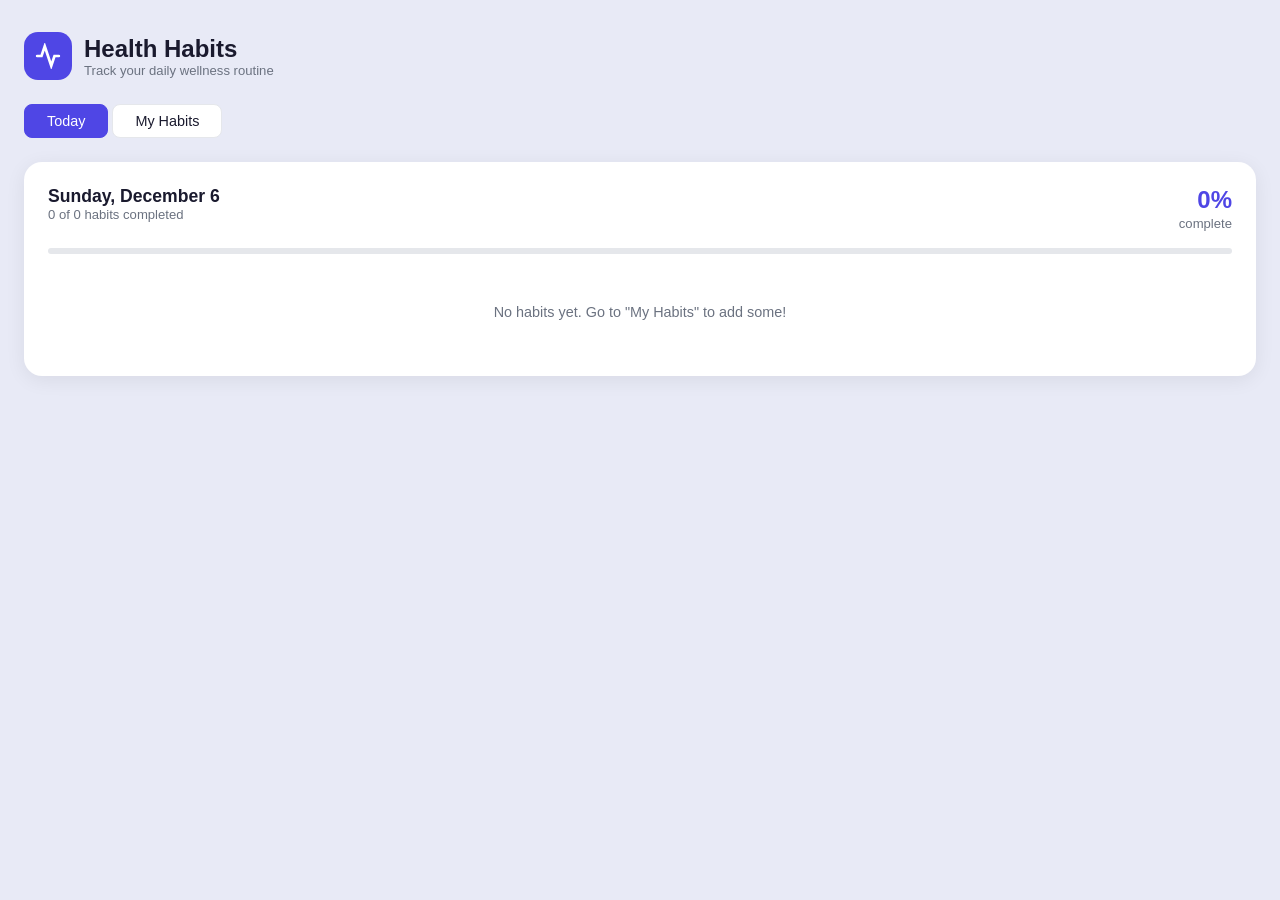
==== index.html @ b5387f88 "the code for the demo" ====
<!DOCTYPE html>
<html lang="en">

<!--
  ============================================================
  HEAD SECTION
  This section sets up the page but is NOT visible to the user.
  Think of it as the "settings" for the page.
  ============================================================
-->
<head>
  <!-- Tells the browser what kind of characters to use (supports all languages) -->
  <meta charset="UTF-8" />

  <!-- Makes the page look good on phones and tablets, not just desktop -->
  <meta name="viewport" content="width=device-width, initial-scale=1.0" />

  <!-- The text that shows up on the browser tab -->
  <title>Health Habits</title>

  <!-- Links our separate CSS file so the page gets styled nicely -->
  <link rel="stylesheet" href="style.css" />
</head>

<!--
  ============================================================
  BODY SECTION
  Everything inside <body> is what the user actually SEES.
  We split the page into three main parts:
    1. Header   – app title at the top
    2. Tabs     – "Today" and "My Habits" buttons
    3. Views    – the content that changes when you click a tab
  ============================================================
-->
<body>

  <!-- ── PART 1: HEADER ───────────────────────────────────────
       A logo icon on the left and the app title on the right.
       The logo is drawn using SVG (a way to make shapes in HTML).
  ─────────────────────────────────────────────────────────── -->
  <div class="header">

    <!-- Logo: a small coloured box with a heartbeat-style SVG line inside -->
    <div class="logo">
      <!-- SVG draws a zigzag line that looks like a heartbeat monitor -->
      <svg viewBox="0 0 24 24">
        <polyline points="22 12 18 12 15 21 9 3 6 12 2 12" />
      </svg>
    </div>

    <!-- App title and short description -->
    <div>
      <h1>Health Habits</h1>
      <p class="subtitle">Track your daily wellness routine</p>
    </div>

  </div><!-- end .header -->


  <!-- ── PART 2: TABS ─────────────────────────────────────────
       Two buttons that switch between the "Today" view and the
       "My Habits" view. onclick="switchTab(...)" calls a
       JavaScript function in app.js when the button is clicked.
  ─────────────────────────────────────────────────────────── -->
  <div class="tabs">

    <!-- "Today" tab starts with the "active" class so it looks selected on load -->
    <button class="tab active" id="tab-today" onclick="switchTab('today')">Today</button>

    <!-- "My Habits" tab — not active by default -->
    <button class="tab" id="tab-habits" onclick="switchTab('habits')">My Habits</button>

  </div><!-- end .tabs -->


  <!-- ── PART 3A: TODAY VIEW ──────────────────────────────────
       This card is visible when the "Today" tab is active.
       It shows today's date, a progress bar, and the habit list.
       JavaScript fills in the text and habit items automatically.
  ─────────────────────────────────────────────────────────── -->
  <div class="card" id="view-today">

    <!-- Top row: date on the left, completion % on the right -->
    <div class="today-header">

      <div>
        <!-- JavaScript will write today's date into this heading -->
        <h2 id="today-date-label"></h2>
        <!-- JavaScript will write "X of Y habits completed" here -->
        <p id="today-count" class="subtitle"></p>
      </div>

      <div class="pct-block">
        <!-- JavaScript will update this number (e.g. "60%") -->
        <span class="pct-num" id="today-pct">0%</span>
        <span class="subtitle">complete</span>
      </div>

    </div><!-- end .today-header -->

    <!-- Progress bar: the inner div's width is set by JavaScript -->
    <div class="progress-bar">
      <div class="progress-fill" id="progress-fill"></div>
    </div>

    <!-- Empty container — JavaScript inserts each habit item here -->
    <div id="today-list"></div>

  </div><!-- end #view-today -->


  <!-- ── PART 3B: MY HABITS VIEW ──────────────────────────────
       This card is hidden at first (class="card hidden").
       It appears when the user clicks the "My Habits" tab.
       It contains a form to add new habits and a list of
       existing habits below.
  ─────────────────────────────────────────────────────────── -->
  <div class="card hidden" id="view-habits">

    <!-- Form to add a new habit -->
    <div class="add-form">

      <!-- Text input: user types the habit name here -->
      <label class="form-label">Habit Name</label>
      <input
        class="form-input"
        id="habit-input"
        type="text"
        placeholder="e.g., Drink 8 glasses of water"
      />

      <!-- Colour picker: JavaScript fills this row with coloured circles -->
      <label class="form-label">Color</label>
      <div class="colors-row" id="colors-row"></div>

      <!-- Action buttons -->
      <div class="form-actions">
        <!-- Calls addHabit() in app.js to save the new habit -->
        <button class="btn-primary" onclick="addHabit()">Add Habit</button>
        <!-- Calls cancelAdd() in app.js to clear the form -->
        <button class="btn-secondary" onclick="cancelAdd()">Cancel</button>
      </div>

    </div><!-- end .add-form -->

    <!-- Heading above the existing habits list -->
    <h3>Your Habits</h3>

    <!-- Empty container — JavaScript inserts each habit row here -->
    <div id="habits-list"></div>

  </div><!-- end #view-habits -->


  <!-- ── SCRIPT TAG ────────────────────────────────────────────
       This loads our JavaScript file AFTER all the HTML above
       has been read. Putting it at the bottom means the page
       elements exist before the script tries to use them.
  ─────────────────────────────────────────────────────────── -->
  <script src="app.js"></script>

</body>
</html>
---- style.css ----
/*
  ============================================================
  CSS UNITS — what do px, rem, and vh mean?

  px (pixels)
    A fixed size. 1px is one dot on the screen.
    Use it when you want something to always be the exact
    same size, no matter what. Good for borders and shadows.

  rem (root em)
    A size relative to the BASE font size of the page.
    The base font size is usually 16px by default.
    So 1rem = 16px, 0.5rem = 8px, 1.5rem = 24px.
    Use it for font sizes and spacing so everything scales
    nicely if the user changes their browser font size.
  ============================================================
*/


/*
  ============================================================
  COLOR SYSTEM
  Instead of writing colour codes like #4f46e5 everywhere,
  we define them once here as "CSS variables" (also called
  custom properties). To use one, write var(--variable-name).

  This means if we ever want to change a colour, we only
  change it in ONE place here and it updates everywhere.
  ============================================================
*/
:root {
    /* ── Brand ── */
    --purple: #4f46e5;
    /* Main brand colour — buttons, accents, progress */
    --purple-dark: #4338ca;
    /* Darker purple — used for button hover states */
    --purple-light: #c7d2fe;
    /* Light purple — used for the form input border */

    /* ── Neutrals ── */
    --off-black: #1a1a2e;
    /* Near black — main text and selected colour border */
    --grey: #6b7280;
    /* Mid grey — secondary/subtle text */
    --border: #e5e7eb;
    /* Standard border colour used throughout */
    --off-white: #f9fafb;
    /* Very light grey — hover backgrounds */
    --bg: #e8eaf6;
    /* Page background colour */

    /* ── Feedback ── */
    --green: #22c55e;
    /* Success green — completed habit circle */
    --green-light: #f0fdf4;
    /* Very light green — completed habit background */
    --green-border: #bbf7d0;
    /* Light green — completed habit border */
    --red: #ef4444;
    /* Danger red — delete button hover */
}


/* ── RESET & BASE STYLES ────────────────────────────────────
   Browsers add their own default spacing, which can cause
   unexpected gaps. This block removes those defaults so we
   start with a blank canvas.
─────────────────────────────────────────────────────────── */
* {
    /* Include padding and border inside an element's size */
    box-sizing: border-box;
    /* Remove all default outer spacing */
    margin: 0;
    /* Remove all default inner spacing */
    padding: 0;
}

/* Style the whole page background and default text font */
body {
    /* The font stack: uses the system's default clean font */
    font-family: -apple-system, BlinkMacSystemFont, 'Segoe UI', sans-serif;
    /* Solid light background */
    background: var(--bg);
    /* Makes the background fill at least the full screen height */
    min-height: 100vh;
    /* vh = viewport height, so 100vh = full screen height */
    /* Space around all content (top/bottom: 32px, sides: 24px) */
    padding: 32px 24px;
    /* Near-black text colour */
    color: var(--off-black);
}


/* ── UTILITY CLASSES ────────────────────────────────────────
   Small, reusable classes that can be added to any element.
─────────────────────────────────────────────────────────── */

/* Completely hides an element (used to show/hide the two views) */
.hidden {
    display: none;
}

/* Smaller, grey text used for secondary information */
.subtitle {
    font-size: 0.82rem;
    color: var(--grey);
}


/* ── HEADER ─────────────────────────────────────────────────
   The top bar with the logo and app title.
─────────────────────────────────────────────────────────── */
.header {
    /* Flexbox lines children up in a row */
    display: flex;
    align-items: center;
    /* Vertically centres logo and text */
    gap: 12px;
    /* Space between logo and title */
    margin-bottom: 24px;
    /* Space below the header */
}

.header h1 {
    font-size: 1.5rem;
    font-weight: 700;
    /* Bold */
}

/* The coloured square that holds the SVG icon */
.logo {
    width: 48px;
    height: 48px;
    border-radius: 14px;
    /* Rounded corners */
    background: var(--purple);
    display: flex;
    align-items: center;
    justify-content: center;
    /* Centre the icon inside the box */
}

/* Style the SVG heartbeat line inside the logo */
.logo svg {
    width: 26px;
    height: 26px;
    stroke: white;
    /* Line colour */
    fill: none;
    /* Don't fill the shape with colour */
    stroke-width: 2.5;
    stroke-linecap: round;
}


/* ── TABS ───────────────────────────────────────────────────
   The "Today" and "My Habits" buttons at the top.
─────────────────────────────────────────────────────────── */
.tabs {
    display: flex;
    /* Put the two buttons side by side */
    gap: 4px;
    margin-bottom: 24px;
}

/* Shared style for both tab buttons */
.tab {
    padding: 8px 22px;
    border-radius: 8px;
    border: 1.5px solid var(--border);
    font-size: 0.9rem;
    font-weight: 500;
    cursor: pointer;
    /* Show a hand cursor on hover */
    background: white;
    color: var(--off-black);
    /*
    TRANSITION: adds a smooth fade between active/inactive styles
    the smooth fade looks much more polished and is friendlier to the eye.
  */
    transition: all 0.2s;
}

/* The ACTIVE tab (currently selected) looks different */
.tab.active {
    background: var(--purple);
    color: white;
    border-color: var(--purple);
}


/* ── CARD ───────────────────────────────────────────────────
   The white rounded box that wraps each view.
─────────────────────────────────────────────────────────── */
.card {
    background: white;
    border-radius: 18px;
    padding: 24px;
    /* Soft shadow so the card appears to float above the background */
    box-shadow: 0 4px 20px rgba(0, 0, 0, 0.07);
}


/* ── TODAY VIEW ─────────────────────────────────────────────
   Styles for the top part of the Today card.
─────────────────────────────────────────────────────────── */

/* Row with the date on the left and percentage on the right */
.today-header {
    display: flex;
    justify-content: space-between;
    /* Push children to opposite ends */
    align-items: flex-start;
    margin-bottom: 16px;
}

.today-header h2 {
    font-size: 1.1rem;
    font-weight: 700;
}

/* The block containing the big percentage number */
.pct-block {
    text-align: right;
}

/* The big "60%" style number */
.pct-num {
    font-size: 1.5rem;
    font-weight: 700;
    color: var(--purple);
    display: block;
    /* Forces "complete" text onto the next line */
}

/* The grey track behind the progress bar */
.progress-bar {
    width: 100%;
    height: 6px;
    background: var(--border);
    border-radius: 99px;
    /* Pill shape */
    margin-bottom: 18px;
}

/* The coloured fill inside the progress bar.
   JavaScript changes its width (e.g. width: 60%) */
.progress-fill {
    height: 100%;
    width: 0%;
    /* Starts at 0, updated by JavaScript */
    background: var(--purple);
    border-radius: 99px;
    /*
    TRANSITION: smoothly animates the width changing over 0.4s.
    When JavaScript updates the width (e.g. from 40% to 60%),
    instead of jumping instantly, the bar slides across smoothly.
    This makes it feel like a real progress bar, not just a
    rectangle resizing.
  */
    transition: width 0.4s ease;
}


/* ── HABIT ITEMS (Today list) ───────────────────────────────
   Each habit appears as a clickable row in the Today view.
─────────────────────────────────────────────────────────── */
.habit-item {
    display: flex;
    align-items: center;
    gap: 12px;
    padding: 14px 16px;
    border: 1.5px solid var(--border);
    border-radius: 12px;
    margin-bottom: 10px;
    cursor: pointer;
    /*
    TRANSITION: smoothly animates the background colour change
    over 0.15s. This applies when hovering AND when a habit is
    marked done (switching to the green tint). Without it,
    the colour would snap on and off instantly, which feels
    abrupt for something the user is actively clicking.
  */
    transition: background 0.15s;
}

/* Slight grey tint when you hover over a habit */
.habit-item:hover {
    background: var(--off-white);
}

/* When a habit is marked as done, the background turns green-tinted */
.habit-item.done {
    background: var(--green-light);
    border-color: var(--green-border);
}

/* Strike through and grey out the habit name when done */
.habit-item.done .habit-name {
    text-decoration: line-through;
    color: var(--grey);
}

/* The circle checkbox on the left of each habit */
.check-circle {
    width: 22px;
    height: 22px;
    border-radius: 50%;
    /* Makes it a circle */
    border: 2px solid var(--border);
    flex-shrink: 0;
    /* Prevents it from squishing */
    display: flex;
    align-items: center;
    justify-content: center;
    /*
    TRANSITION: smoothly animates ALL changes to this circle
    over 0.2s. When a habit is ticked, the circle changes
    colour, border, and background all at once. The transition
    makes it feel like the circle is "filling in" rather than
    instantly switching.
  */
    transition: all 0.2s;
}

/* When done, the circle turns solid green */
.habit-item.done .check-circle {
    background: var(--green);
    border-color: var(--green);
}

/* The tick (checkmark) SVG inside the circle */
.check-circle svg {
    width: 12px;
    height: 12px;
    stroke: white;
    fill: none;
    stroke-width: 3;
    stroke-linecap: round;
    stroke-linejoin: round;
    display: none;
    /* Hidden by default — only shown when done */
}

/* Show the tick when the habit is marked done */
.habit-item.done .check-circle svg {
    display: block;
}

/* The small coloured dot next to each habit name */
.dot {
    width: 10px;
    height: 10px;
    border-radius: 50%;
    flex-shrink: 0;
    /* The actual colour is set by JavaScript via an inline style */
}

/* The habit name text */
.habit-name {
    font-size: 0.95rem;
    font-weight: 500;
    flex: 1;
    /* Takes up all remaining space in the row */
}

/* Message shown when there are no habits yet */
.empty-state {
    text-align: center;
    padding: 32px 0;
    color: var(--grey);
    font-size: 0.9rem;
}


/* ── MY HABITS VIEW ─────────────────────────────────────────
   Styles for the "Add a habit" form and the habits list.
─────────────────────────────────────────────────────────── */

/* The box that wraps the "add habit" form */
.add-form {
    border: 1.5px solid var(--border);
    border-radius: 14px;
    padding: 20px;
    margin-bottom: 24px;
}

/* Small label above each form field */
.form-label {
    font-size: 0.82rem;
    font-weight: 600;
    color: var(--off-black);
    margin-bottom: 6px;
    margin-top: 14px;
    display: block;
    /* Puts the label on its own line */
}

.form-label:first-child {
    margin-top: 0;
    /* No extra top space for the very first label */
}

/* The text box where the user types the habit name */
.form-input {
    width: 100%;
    padding: 11px 14px;
    border: 1.5px solid var(--purple-light);
    border-radius: 10px;
    font-size: 0.9rem;
    color: var(--off-black);
    outline: none;
    /* Removes default browser focus ring */
    /*
    TRANSITION: smoothly animates the border colour changing
    over 0.2s. When the user clicks into the input box, the
    border shifts from light purple to the full brand purple.
    This gives a clear visual signal that the field is active
    without it feeling like an abrupt flash.
  */
    transition: border-color 0.2s;
}

/* Highlight the border purple when the user clicks into the input */
.form-input:focus {
    border-color: var(--purple);
}

/* Style the placeholder text (the grey hint text) */
.form-input::placeholder {
    color: var(--grey);
}

/* The row of coloured circles for picking a habit colour */
.colors-row {
    display: flex;
    gap: 10px;
    flex-wrap: wrap;
    /* Wraps onto a new line if there's not enough space */
}

/* Each coloured circle in the colour picker */
.color-btn {
    width: 34px;
    height: 34px;
    border-radius: 50%;
    border: 3px solid transparent;
    /* Invisible border by default */
    cursor: pointer;
    /*
    TRANSITION: smoothly animates the size (transform) and
    border colour over 0.15s. When the user hovers, the circle
    grows slightly. When selected, a dark border appears.
    Without this, the circle would jump size instantly on hover,
    which would feel twitchy. The smooth scale feels more natural.
  */
    transition: transform 0.15s, border-color 0.15s;
}

.color-btn:hover {
    transform: scale(1.1);
    /* Slightly grows on hover */
}

/* Dark border appears around the currently selected colour */
.color-btn.selected {
    border-color: var(--off-black);
}

/* The row containing the Add and Cancel buttons */
.form-actions {
    display: flex;
    gap: 10px;
    margin-top: 16px;
}

/* The main purple "Add Habit" button */
.btn-primary {
    flex: 1;
    /* Takes up all available width */
    padding: 12px;
    background: var(--purple);
    color: white;
    border: none;
    border-radius: 10px;
    font-size: 0.95rem;
    font-weight: 600;
    cursor: pointer;
    /*
    TRANSITION: smoothly animates the background colour over
    0.2s. When hovered, the button darkens slightly to signal
    it's clickable. Without the transition it would be an
    instant colour swap, which looks cheap. The fade makes
    it feel like a polished, real button.
  */
    transition: background 0.2s;
}

.btn-primary:hover {
    background: var(--purple-dark);
}

/* The secondary white "Cancel" button */
.btn-secondary {
    padding: 12px 20px;
    background: white;
    color: var(--off-black);
    border: 1.5px solid var(--border);
    border-radius: 10px;
    font-size: 0.95rem;
    font-weight: 500;
    cursor: pointer;
}

.btn-secondary:hover {
    background: var(--off-white);
}


/* ── HABIT ROWS (My Habits list) ────────────────────────────
   Each saved habit appears as a row with its name, stats,
   and a delete button.
─────────────────────────────────────────────────────────── */
.habit-row {
    display: flex;
    align-items: center;
    gap: 12px;
    padding: 12px 0;
    /* A light line between rows */
    border-bottom: 1px solid var(--off-white);
}

/* Remove the bottom line from the very last row */
.habit-row:last-child {
    border-bottom: none;
}

/* The habit name inside each row */
.habit-row-name {
    font-size: 0.95rem;
    font-weight: 600;
}

/* The streak and weekly % stats below the name */
.habit-row-stats {
    font-size: 0.78rem;
    color: var(--grey);
    margin-top: 2px;
}

/* The red trash/delete icon button */
.btn-delete {
    background: none;
    border: none;
    cursor: pointer;
    color: var(--grey);
    padding: 4px;
    /*
    TRANSITION: smoothly animates the icon colour over 0.2s.
    On hover the icon turns red to warn the user they're about
    to delete something. The gradual colour shift gives them a
    moment to notice the change before clicking, rather than
    the icon just being red all the time.
  */
    transition: color 0.2s;
    margin-left: auto;
    /* Pushes the button all the way to the right */
}

.btn-delete:hover {
    color: var(--red);
}

.btn-delete svg {
    width: 18px;
    height: 18px;
    display: block;
}
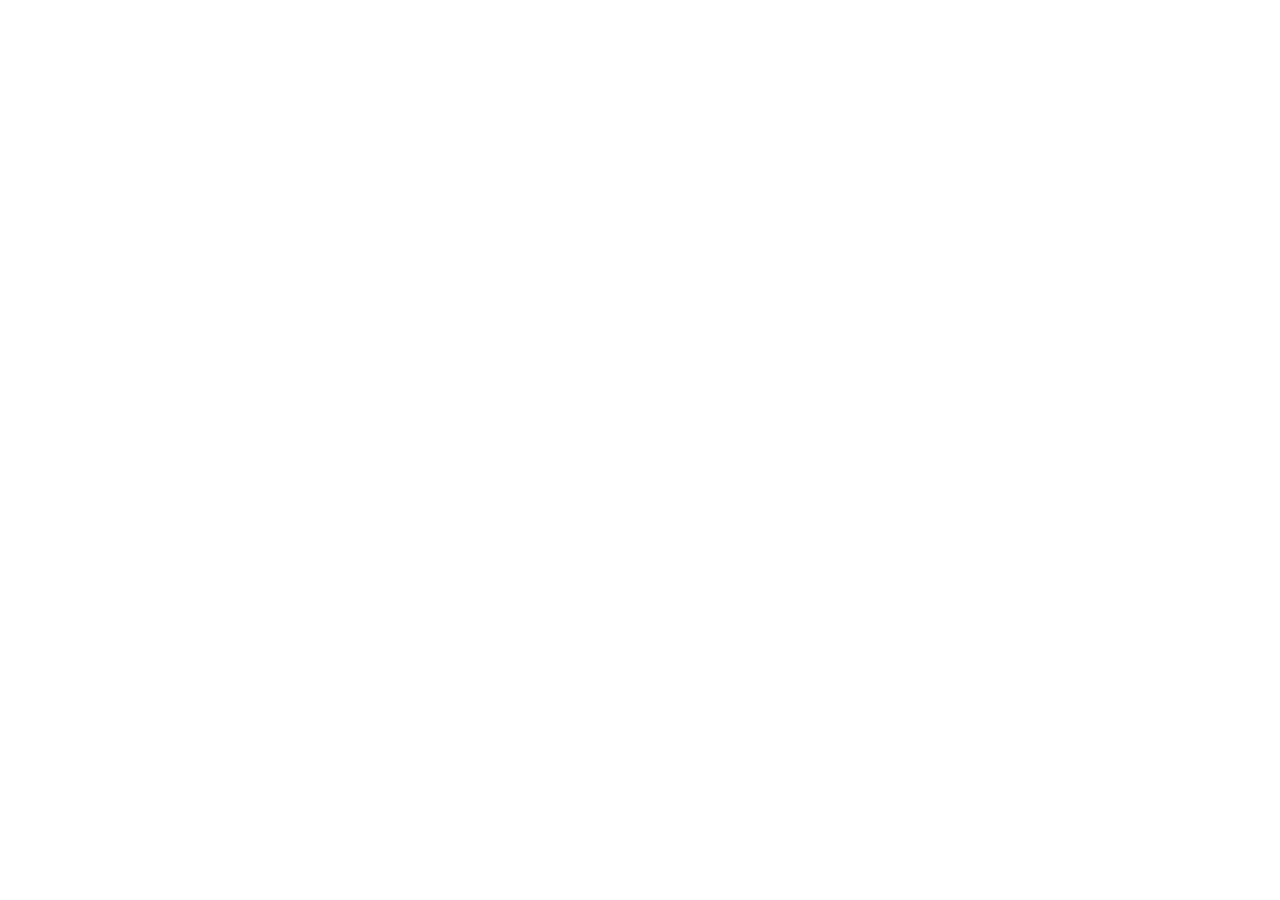
==== commit 98c02e88: "separated into checkpoints" ====
--- a/index.html
+++ b/index.html
@@ -1,163 +1,14 @@
 <!DOCTYPE html>
 <html lang="en">
-
-<!--
-  ============================================================
-  HEAD SECTION
-  This section sets up the page but is NOT visible to the user.
-  Think of it as the "settings" for the page.
-  ============================================================
--->
-<head>
-  <!-- Tells the browser what kind of characters to use (supports all languages) -->
-  <meta charset="UTF-8" />
-
-  <!-- Makes the page look good on phones and tablets, not just desktop -->
-  <meta name="viewport" content="width=device-width, initial-scale=1.0" />
-
-  <!-- The text that shows up on the browser tab -->
-  <title>Health Habits</title>
-
-  <!-- Links our separate CSS file so the page gets styled nicely -->
-  <link rel="stylesheet" href="style.css" />
-</head>
-
-<!--
-  ============================================================
-  BODY SECTION
-  Everything inside <body> is what the user actually SEES.
-  We split the page into three main parts:
-    1. Header   – app title at the top
-    2. Tabs     – "Today" and "My Habits" buttons
-    3. Views    – the content that changes when you click a tab
-  ============================================================
--->
-<body>
-
-  <!-- ── PART 1: HEADER ───────────────────────────────────────
-       A logo icon on the left and the app title on the right.
-       The logo is drawn using SVG (a way to make shapes in HTML).
-  ─────────────────────────────────────────────────────────── -->
-  <div class="header">
-
-    <!-- Logo: a small coloured box with a heartbeat-style SVG line inside -->
-    <div class="logo">
-      <!-- SVG draws a zigzag line that looks like a heartbeat monitor -->
-      <svg viewBox="0 0 24 24">
-        <polyline points="22 12 18 12 15 21 9 3 6 12 2 12" />
-      </svg>
-    </div>
-
-    <!-- App title and short description -->
-    <div>
-      <h1>Health Habits</h1>
-      <p class="subtitle">Track your daily wellness routine</p>
-    </div>
-
-  </div><!-- end .header -->
-
-
-  <!-- ── PART 2: TABS ─────────────────────────────────────────
-       Two buttons that switch between the "Today" view and the
-       "My Habits" view. onclick="switchTab(...)" calls a
-       JavaScript function in app.js when the button is clicked.
-  ─────────────────────────────────────────────────────────── -->
-  <div class="tabs">
-
-    <!-- "Today" tab starts with the "active" class so it looks selected on load -->
-    <button class="tab active" id="tab-today" onclick="switchTab('today')">Today</button>
-
-    <!-- "My Habits" tab — not active by default -->
-    <button class="tab" id="tab-habits" onclick="switchTab('habits')">My Habits</button>
-
-  </div><!-- end .tabs -->
-
-
-  <!-- ── PART 3A: TODAY VIEW ──────────────────────────────────
-       This card is visible when the "Today" tab is active.
-       It shows today's date, a progress bar, and the habit list.
-       JavaScript fills in the text and habit items automatically.
-  ─────────────────────────────────────────────────────────── -->
-  <div class="card" id="view-today">
-
-    <!-- Top row: date on the left, completion % on the right -->
-    <div class="today-header">
-
-      <div>
-        <!-- JavaScript will write today's date into this heading -->
-        <h2 id="today-date-label"></h2>
-        <!-- JavaScript will write "X of Y habits completed" here -->
-        <p id="today-count" class="subtitle"></p>
-      </div>
-
-      <div class="pct-block">
-        <!-- JavaScript will update this number (e.g. "60%") -->
-        <span class="pct-num" id="today-pct">0%</span>
-        <span class="subtitle">complete</span>
-      </div>
-
-    </div><!-- end .today-header -->
-
-    <!-- Progress bar: the inner div's width is set by JavaScript -->
-    <div class="progress-bar">
-      <div class="progress-fill" id="progress-fill"></div>
-    </div>
-
-    <!-- Empty container — JavaScript inserts each habit item here -->
-    <div id="today-list"></div>
-
-  </div><!-- end #view-today -->
-
-
-  <!-- ── PART 3B: MY HABITS VIEW ──────────────────────────────
-       This card is hidden at first (class="card hidden").
-       It appears when the user clicks the "My Habits" tab.
-       It contains a form to add new habits and a list of
-       existing habits below.
-  ─────────────────────────────────────────────────────────── -->
-  <div class="card hidden" id="view-habits">
-
-    <!-- Form to add a new habit -->
-    <div class="add-form">
-
-      <!-- Text input: user types the habit name here -->
-      <label class="form-label">Habit Name</label>
-      <input
-        class="form-input"
-        id="habit-input"
-        type="text"
-        placeholder="e.g., Drink 8 glasses of water"
-      />
-
-      <!-- Colour picker: JavaScript fills this row with coloured circles -->
-      <label class="form-label">Color</label>
-      <div class="colors-row" id="colors-row"></div>
-
-      <!-- Action buttons -->
-      <div class="form-actions">
-        <!-- Calls addHabit() in app.js to save the new habit -->
-        <button class="btn-primary" onclick="addHabit()">Add Habit</button>
-        <!-- Calls cancelAdd() in app.js to clear the form -->
-        <button class="btn-secondary" onclick="cancelAdd()">Cancel</button>
-      </div>
-
-    </div><!-- end .add-form -->
-
-    <!-- Heading above the existing habits list -->
-    <h3>Your Habits</h3>
-
-    <!-- Empty container — JavaScript inserts each habit row here -->
-    <div id="habits-list"></div>
-
-  </div><!-- end #view-habits -->
-
-
-  <!-- ── SCRIPT TAG ────────────────────────────────────────────
-       This loads our JavaScript file AFTER all the HTML above
-       has been read. Putting it at the bottom means the page
-       elements exist before the script tries to use them.
-  ─────────────────────────────────────────────────────────── -->
-  <script src="app.js"></script>
-
-</body>
+  <head>
+    <meta charset="UTF-8" />
+    <meta name="viewport" content="width=device-width, initial-scale=1.0" />
+    <title>Health Habits</title>
+    <!-- Uncomment below to link the CSS and JavaScript files! -->
+    <!-- <link rel="stylesheet" href="style.css"> -->
+    <!-- <script src="app.js"></script> -->
+  </head>
+  <body>
+    <!-- PUT YOUR HTML HERE -->
+  </body>
 </html>
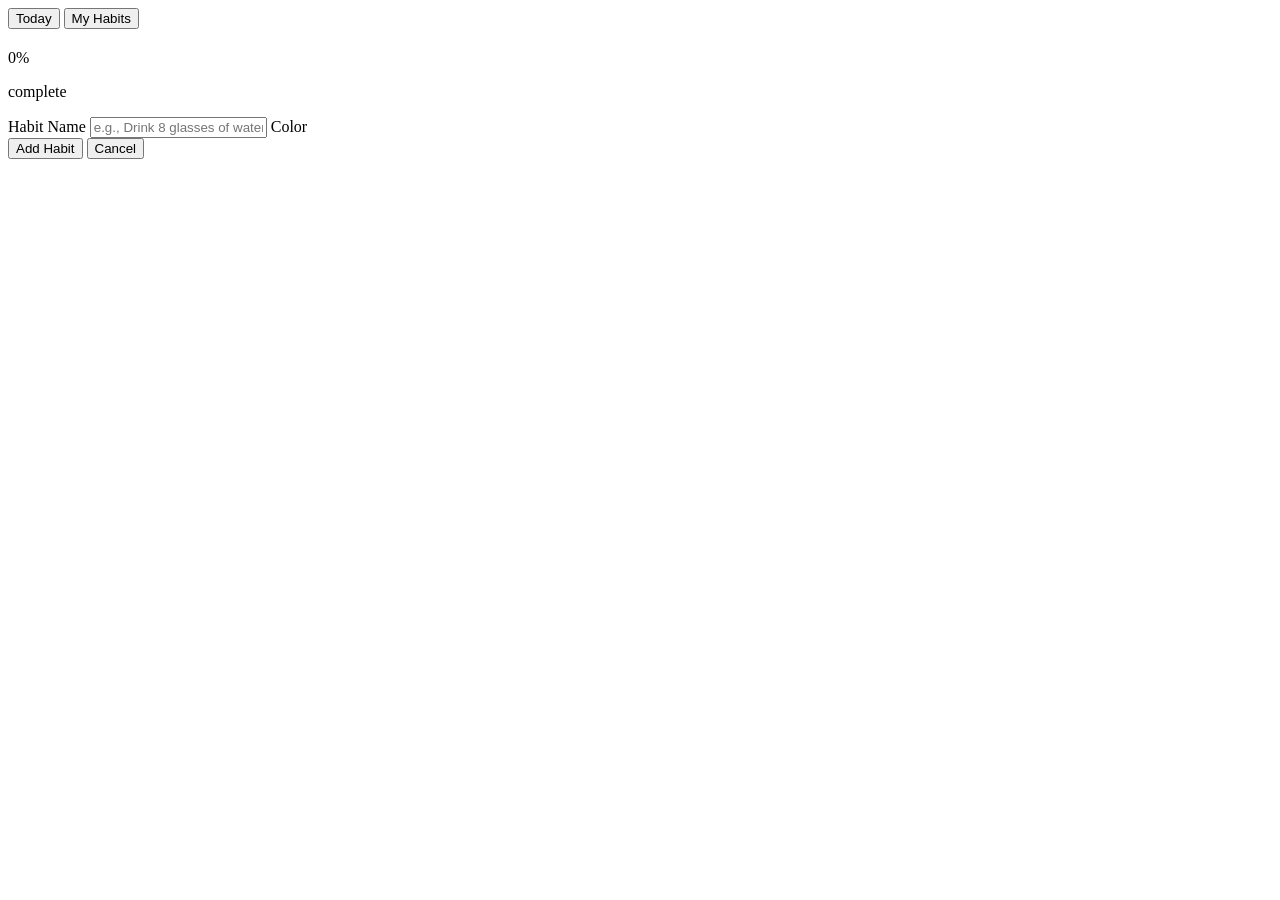
==== commit c6a89c3e: "hints" ====
--- a/index.html
+++ b/index.html
@@ -4,11 +4,110 @@
     <meta charset="UTF-8" />
     <meta name="viewport" content="width=device-width, initial-scale=1.0" />
     <title>Health Habits</title>
-    <!-- Uncomment below to link the CSS and JavaScript files! -->
-    <!-- <link rel="stylesheet" href="style.css"> -->
-    <!-- <script src="app.js"></script> -->
+
   </head>
   <body>
     <!-- PUT YOUR HTML HERE -->
+     <!-- ── PART 1: HEADER ───────────────────────────────────────
+        A logo icon on the left and the app title on the right.
+        The logo is drawn using SVG (a way to make shapes in HTML).
+    ─────────────────────────────────────────────────────────── -->
+    <div class="header">
+
+      <!-- BUILD OUT THE HEADER HERE -->
+
+    </div><!-- end .header -->
+
+
+    <!-- ── PART 2: TABS ─────────────────────────────────────────
+        Two buttons that switch between the "Today" view and the
+        "My Habits" view. onclick="switchTab(...)" calls a
+        JavaScript function in app.js when the button is clicked.
+    ─────────────────────────────────────────────────────────── -->
+    <div class="tabs">
+
+      <!-- "Today" tab starts with the "active" class so it looks selected on load -->
+      <button class="tab active" id="tab-today">Today</button>
+
+      <!-- "My Habits" tab — not active by default -->
+      <button class="tab" id="tab-habits">My Habits</button>
+
+    </div>
+
+
+    <!-- ── PART 3A: TODAY VIEW ──────────────────────────────────
+        This card is visible when the "Today" tab is active.
+        It shows today's date, a progress bar, and the habit list.
+    ─────────────────────────────────────────────────────────── -->
+    <div class="card" id="view-today">
+
+      <!-- Top row: date on the left, completion % on the right -->
+      <div class="today-header">
+
+        <div>
+          <!-- JavaScript will write today's date into this heading -->
+          <h2 id="today-date-label"></h2>
+          <!-- JavaScript will write "X of Y habits completed" here -->
+          <p id="today-count" class="subtitle"></p>
+        </div>
+
+        <div class="pct-block">
+          <!-- JavaScript will update this number (e.g. "60%") -->
+          <p class="pct-num" id="today-pct">0%</p>
+          <p class="subtitle">complete</p>
+        </div>
+
+      </div><!-- end .today-header -->
+
+      <!-- Progress bar: the inner div's width is set by JavaScript -->
+      <div class="progress-bar">
+        <div class="progress-fill" id="progress-fill"></div>
+      </div>
+
+      <!-- Empty container — JavaScript inserts each habit item here -->
+      <div id="today-list"></div>
+
+    </div><!-- end #view-today -->
+
+
+    <!-- ── PART 3B: MY HABITS VIEW ──────────────────────────────
+        This card is hidden at first (class="card hidden").
+        It appears when the user clicks the "My Habits" tab.
+        It contains a form to add new habits and a list of
+        existing habits below.
+    ─────────────────────────────────────────────────────────── -->
+    <div class="card" id="view-habits">
+
+      <!-- Form to add a new habit -->
+      <div class="add-form">
+
+        <!-- Text input: user types the habit name here -->
+        <label class="form-label">Habit Name</label>
+        <input
+          class="form-input"
+          id="habit-input"
+          type="text"
+          placeholder="e.g., Drink 8 glasses of water"
+        />
+
+        <!-- Colour picker: JavaScript fills this row with coloured circles -->
+        <label class="form-label">Color</label>
+        <div class="colors-row" id="colors-row"></div>
+
+        <!-- Action buttons -->
+        <div class="form-actions">
+          <!-- Calls addHabit() in app.js to save the new habit -->
+          <button class="btn-primary" onclick="addHabit()">Add Habit</button>
+          <!-- Calls cancelAdd() in app.js to clear the form -->
+          <button class="btn-secondary" onclick="cancelAdd()">Cancel</button>
+        </div>
+
+      </div><!-- end .add-form -->
+
+      <!-- Existing habits list -->
+      <!-- Add in the header and area where list will be! -->
+     
+
+    </div><!-- end #view-habits -->
   </body>
 </html>
